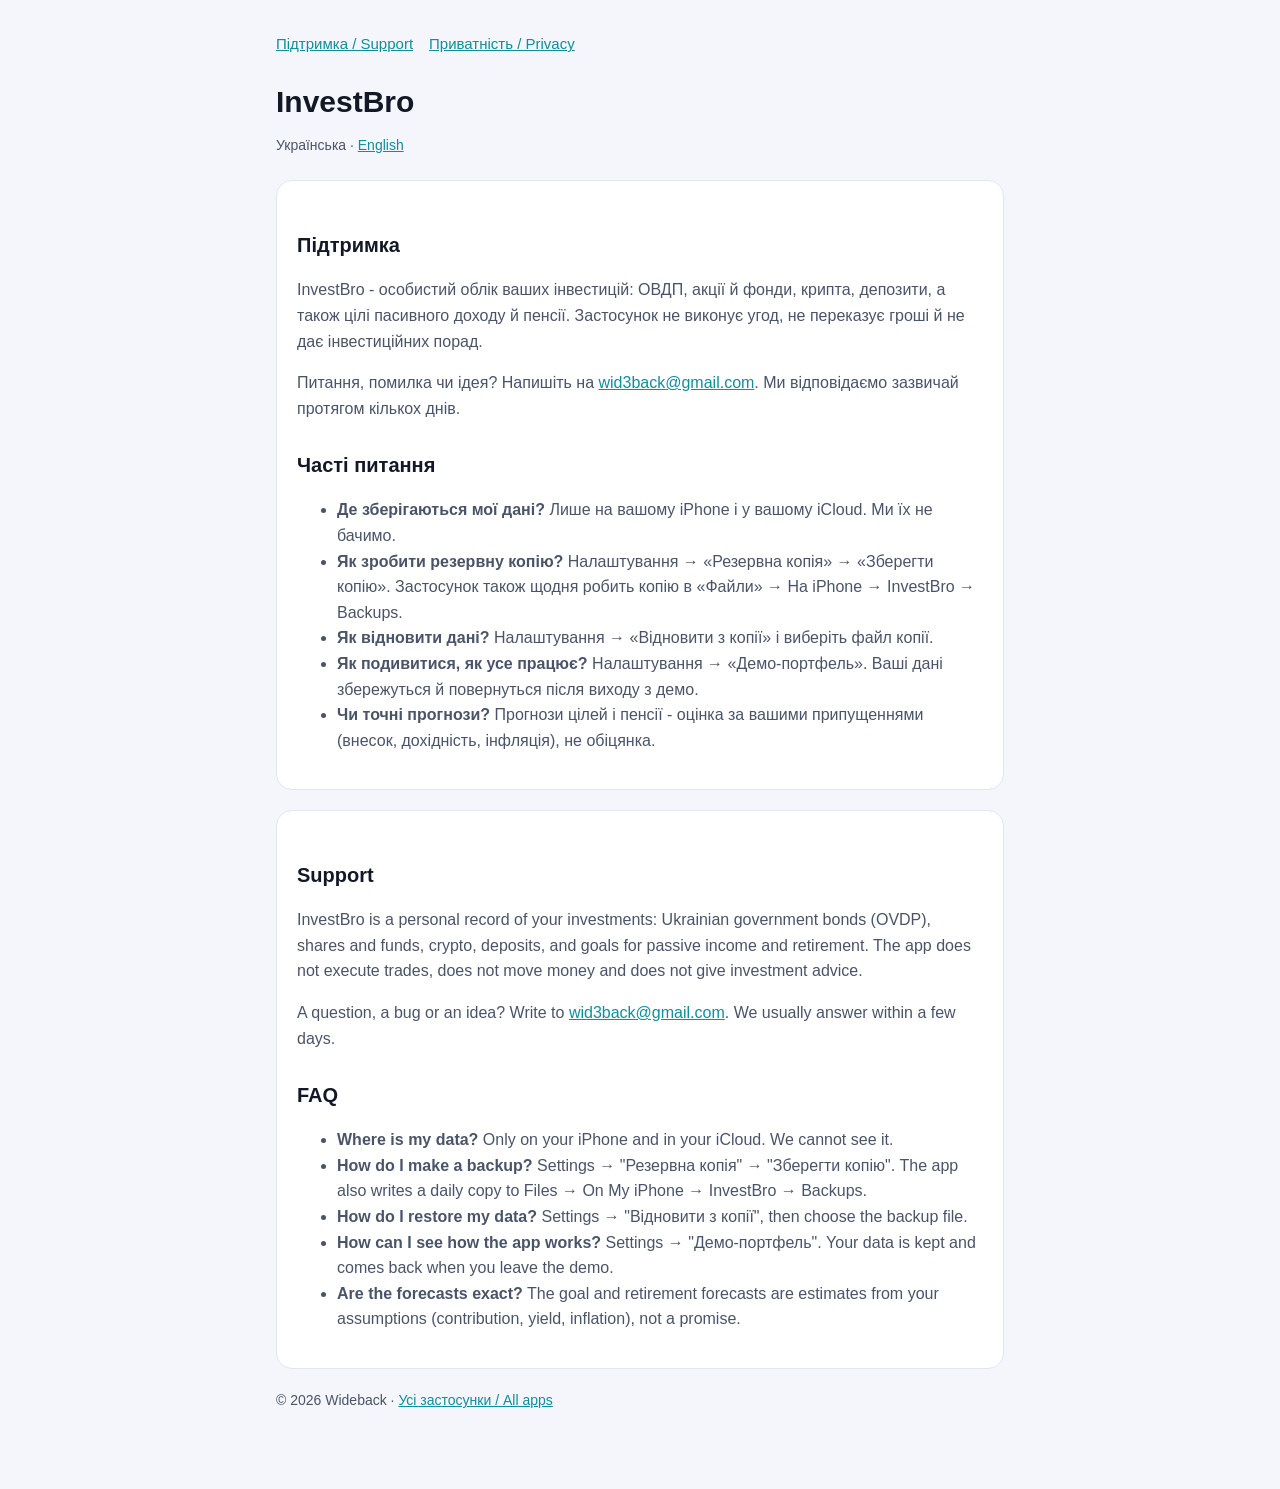
==== investbro/index.html @ cd1a4a6f "Support and privacy pages of InvestBro Co-Authored-By: Claude Opus 5.5 <noreply@anthropic.com> Claud" ====
<!doctype html>
<html lang="uk">
<head>
<meta charset="utf-8">
<meta name="viewport" content="width=device-width, initial-scale=1">
<title>InvestBro - підтримка</title>
<link rel="stylesheet" href="../style.css">
</head>
<body>
<main>
<nav><a href="index.html">Підтримка / Support</a><a href="privacy.html">Приватність / Privacy</a></nav>
<h1>InvestBro</h1>
<p class="lang">Українська · <a href="#en">English</a></p>

<div class="card">
<h2>Підтримка</h2>
<p>InvestBro - особистий облік ваших інвестицій: ОВДП, акції й фонди, крипта, депозити, а також цілі пасивного доходу й пенсії. Застосунок не виконує угод, не переказує гроші й не дає інвестиційних порад.</p>
<p>Питання, помилка чи ідея? Напишіть на <a href="mailto:wid3back@gmail.com">wid3back@gmail.com</a>. Ми відповідаємо зазвичай протягом кількох днів.</p>
<h2>Часті питання</h2>
<ul>
<li><b>Де зберігаються мої дані?</b> Лише на вашому iPhone і у вашому iCloud. Ми їх не бачимо.</li>
<li><b>Як зробити резервну копію?</b> Налаштування → «Резервна копія» → «Зберегти копію». Застосунок також щодня робить копію в «Файли» → На iPhone → InvestBro → Backups.</li>
<li><b>Як відновити дані?</b> Налаштування → «Відновити з копії» і виберіть файл копії.</li>
<li><b>Як подивитися, як усе працює?</b> Налаштування → «Демо-портфель». Ваші дані збережуться й повернуться після виходу з демо.</li>
<li><b>Чи точні прогнози?</b> Прогнози цілей і пенсії - оцінка за вашими припущеннями (внесок, дохідність, інфляція), не обіцянка.</li>
</ul>
</div>

<div class="card" id="en">
<h2>Support</h2>
<p>InvestBro is a personal record of your investments: Ukrainian government bonds (OVDP), shares and funds, crypto, deposits, and goals for passive income and retirement. The app does not execute trades, does not move money and does not give investment advice.</p>
<p>A question, a bug or an idea? Write to <a href="mailto:wid3back@gmail.com">wid3back@gmail.com</a>. We usually answer within a few days.</p>
<h2>FAQ</h2>
<ul>
<li><b>Where is my data?</b> Only on your iPhone and in your iCloud. We cannot see it.</li>
<li><b>How do I make a backup?</b> Settings → "Резервна копія" → "Зберегти копію". The app also writes a daily copy to Files → On My iPhone → InvestBro → Backups.</li>
<li><b>How do I restore my data?</b> Settings → "Відновити з копії", then choose the backup file.</li>
<li><b>How can I see how the app works?</b> Settings → "Демо-портфель". Your data is kept and comes back when you leave the demo.</li>
<li><b>Are the forecasts exact?</b> The goal and retirement forecasts are estimates from your assumptions (contribution, yield, inflation), not a promise.</li>
</ul>
</div>
<p class="muted">© 2026 Wideback · <a href="../">Усі застосунки / All apps</a></p>
</main>
</body>
</html>
---- style.css ----
/* InvestBro support and privacy pages. */
:root { --bg: #f4f6fb; --card: #ffffff; --ink: #121826; --ink2: #4a5468; --line: #e2e6ef; --accent: #0e8f9a; }
@media (prefers-color-scheme: dark) {
  :root { --bg: #0b1020; --card: #141b2e; --ink: #eef2fa; --ink2: #a3adc2; --line: #263049; --accent: #3fd8e6; }
}
* { box-sizing: border-box; }
body { margin: 0; background: var(--bg); color: var(--ink); font: 16px/1.6 -apple-system, BlinkMacSystemFont, "Segoe UI", sans-serif; }
main { max-width: 760px; margin: 0 auto; padding: 32px 16px 64px; }
h1 { font-size: 30px; line-height: 1.2; margin: 0 0 4px; }
h2 { font-size: 20px; margin: 28px 0 8px; }
p, li { color: var(--ink2); }
a { color: var(--accent); }
.card { background: var(--card); border: 1px solid var(--line); border-radius: 16px; padding: 20px; margin: 20px 0; }
.lang { font-size: 14px; color: var(--ink2); margin-bottom: 24px; }
.muted { font-size: 14px; color: var(--ink2); }
nav { display: flex; gap: 16px; font-size: 15px; margin-bottom: 28px; }
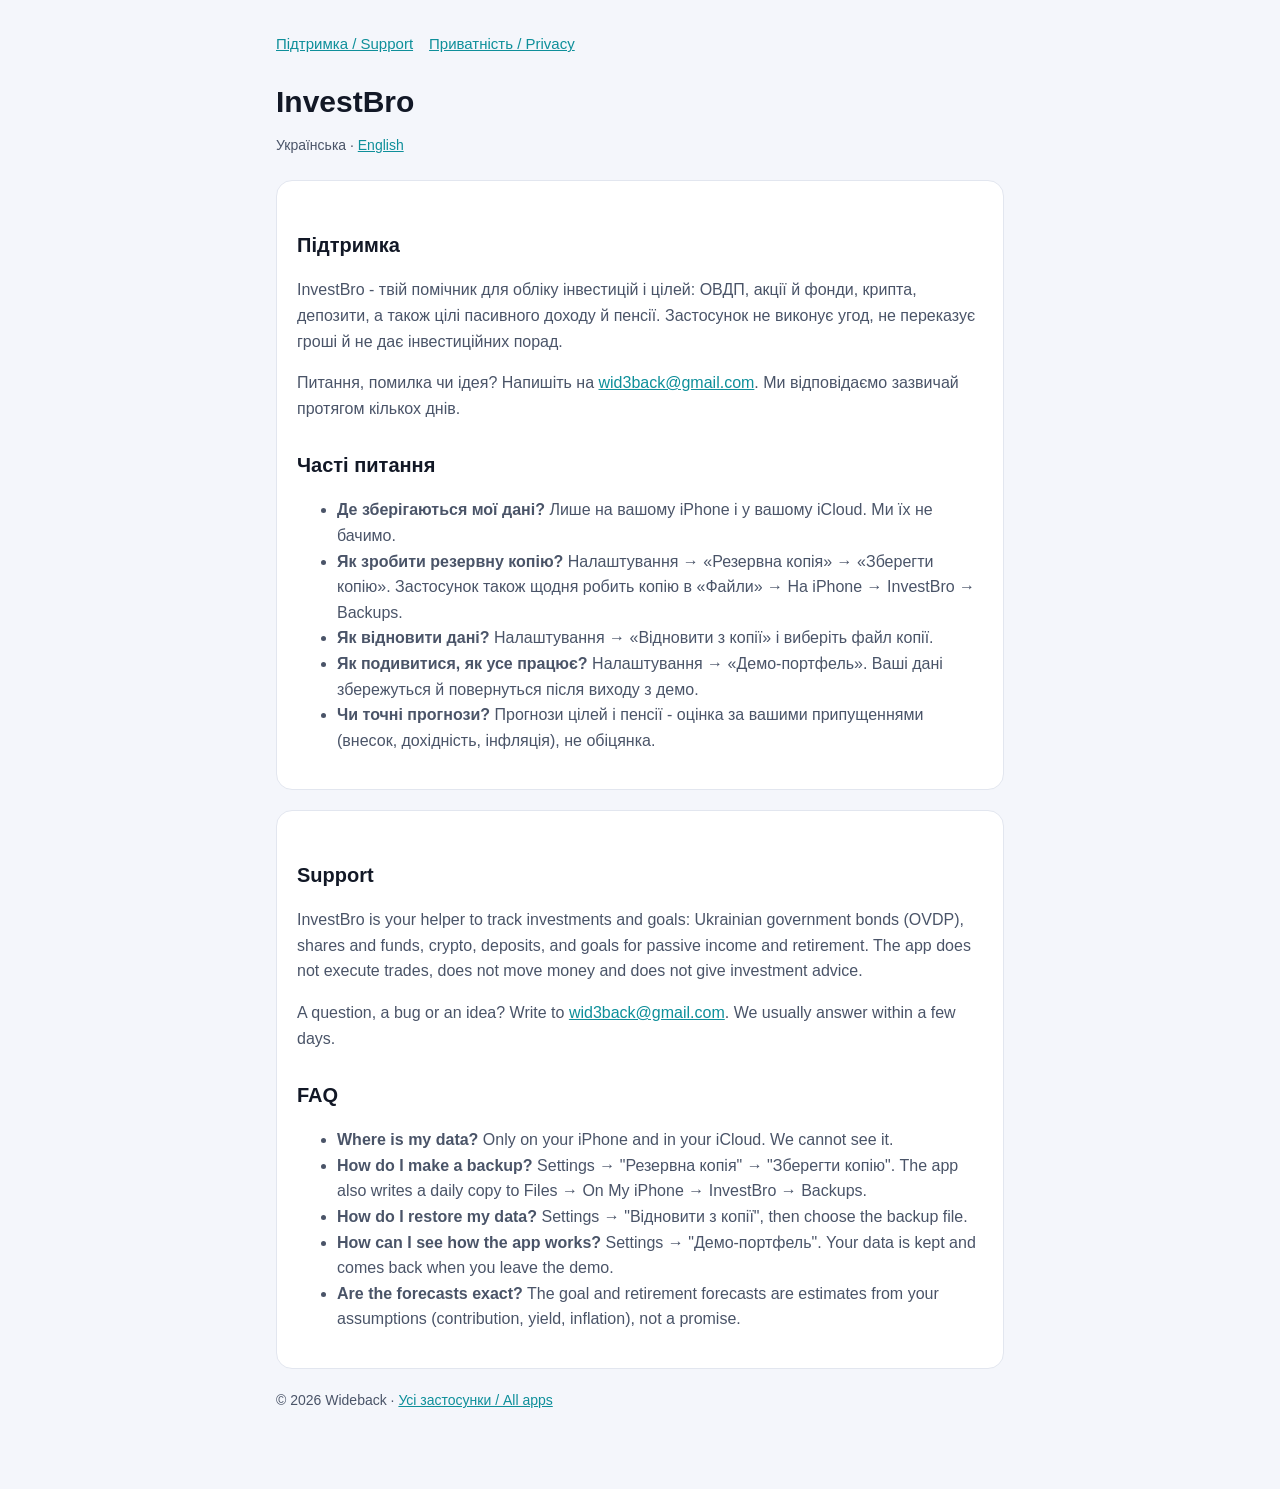
==== commit 30736e61: "InvestBro description: your helper to track investments and goals (as in the app) Co-Authored-By: Cl" ====
--- a/investbro/index.html
+++ b/investbro/index.html
@@ -14,7 +14,7 @@
 
 <div class="card">
 <h2>Підтримка</h2>
-<p>InvestBro - особистий облік ваших інвестицій: ОВДП, акції й фонди, крипта, депозити, а також цілі пасивного доходу й пенсії. Застосунок не виконує угод, не переказує гроші й не дає інвестиційних порад.</p>
+<p>InvestBro - твій помічник для обліку інвестицій і цілей: ОВДП, акції й фонди, крипта, депозити, а також цілі пасивного доходу й пенсії. Застосунок не виконує угод, не переказує гроші й не дає інвестиційних порад.</p>
 <p>Питання, помилка чи ідея? Напишіть на <a href="mailto:wid3back@gmail.com">wid3back@gmail.com</a>. Ми відповідаємо зазвичай протягом кількох днів.</p>
 <h2>Часті питання</h2>
 <ul>
@@ -28,7 +28,7 @@
 
 <div class="card" id="en">
 <h2>Support</h2>
-<p>InvestBro is a personal record of your investments: Ukrainian government bonds (OVDP), shares and funds, crypto, deposits, and goals for passive income and retirement. The app does not execute trades, does not move money and does not give investment advice.</p>
+<p>InvestBro is your helper to track investments and goals: Ukrainian government bonds (OVDP), shares and funds, crypto, deposits, and goals for passive income and retirement. The app does not execute trades, does not move money and does not give investment advice.</p>
 <p>A question, a bug or an idea? Write to <a href="mailto:wid3back@gmail.com">wid3back@gmail.com</a>. We usually answer within a few days.</p>
 <h2>FAQ</h2>
 <ul>
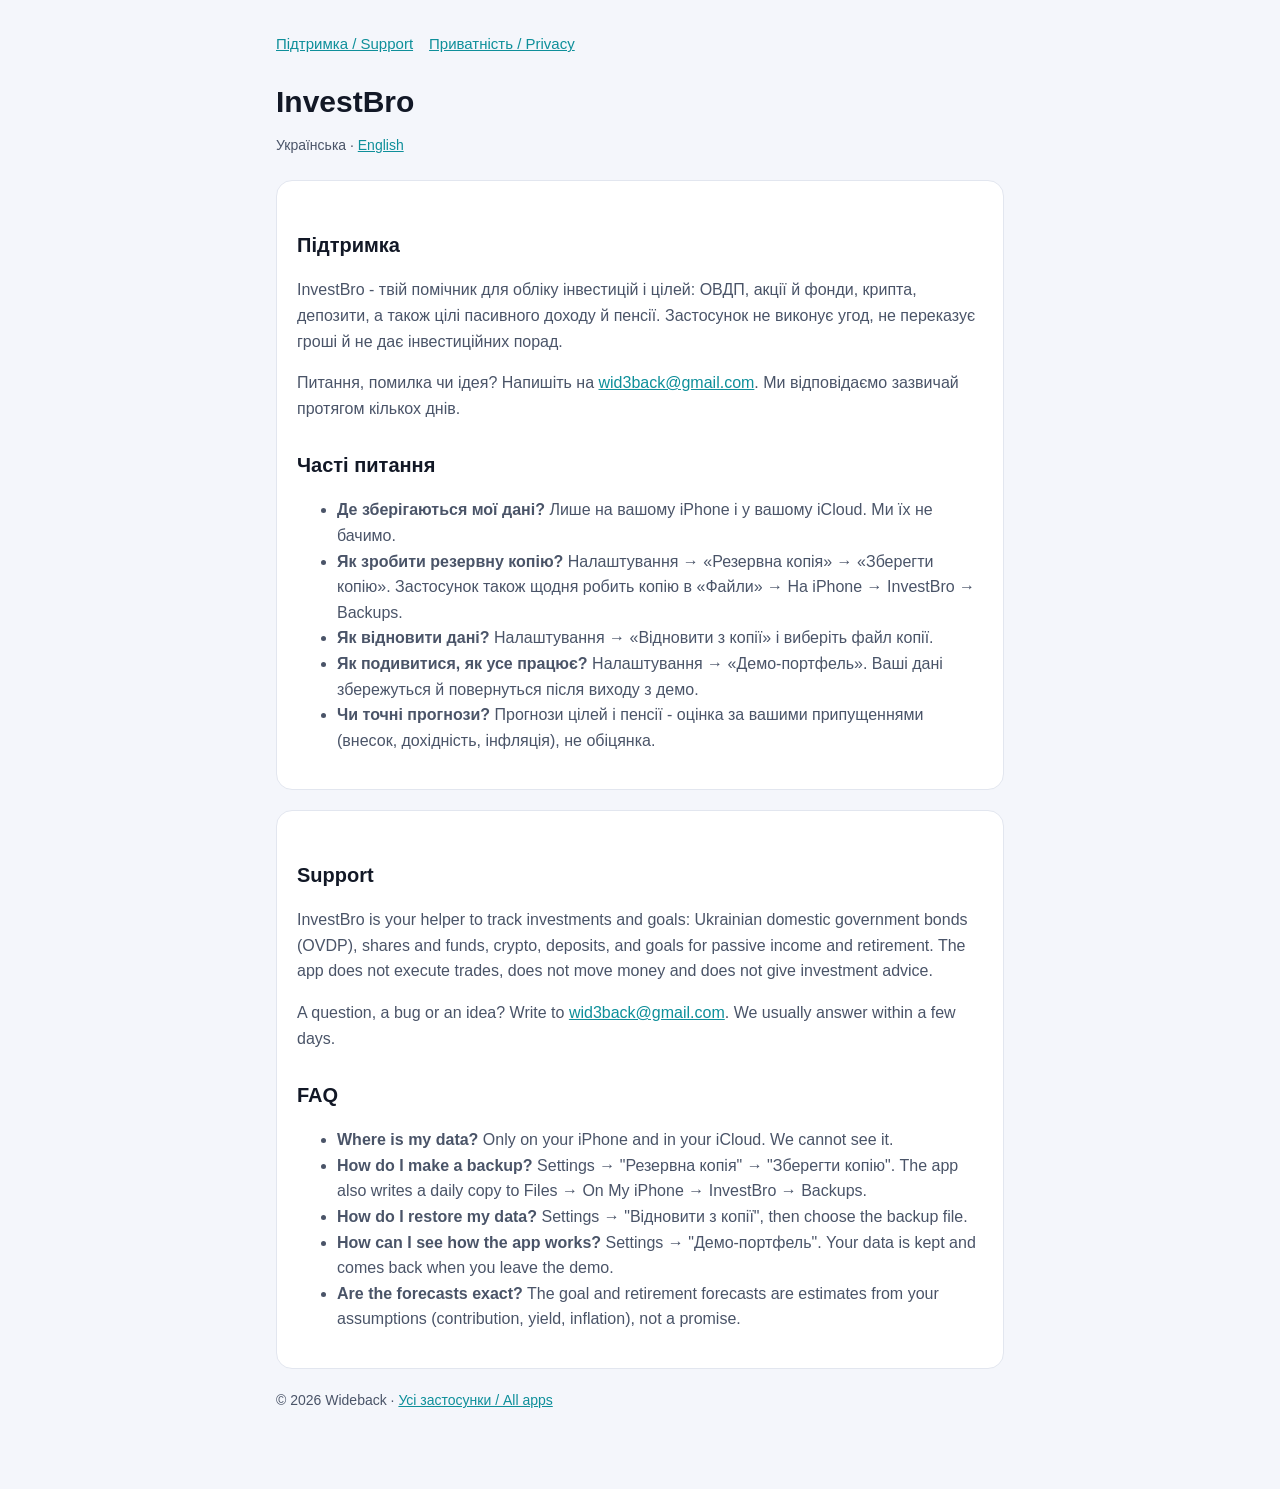
==== commit 2d383ea4: "OVDP in English: domestic government bonds Co-Authored-By: Claude Opus 5.5 <noreply@anthropic.com> C" ====
--- a/investbro/index.html
+++ b/investbro/index.html
@@ -28,7 +28,7 @@
 
 <div class="card" id="en">
 <h2>Support</h2>
-<p>InvestBro is your helper to track investments and goals: Ukrainian government bonds (OVDP), shares and funds, crypto, deposits, and goals for passive income and retirement. The app does not execute trades, does not move money and does not give investment advice.</p>
+<p>InvestBro is your helper to track investments and goals: Ukrainian domestic government bonds (OVDP), shares and funds, crypto, deposits, and goals for passive income and retirement. The app does not execute trades, does not move money and does not give investment advice.</p>
 <p>A question, a bug or an idea? Write to <a href="mailto:wid3back@gmail.com">wid3back@gmail.com</a>. We usually answer within a few days.</p>
 <h2>FAQ</h2>
 <ul>
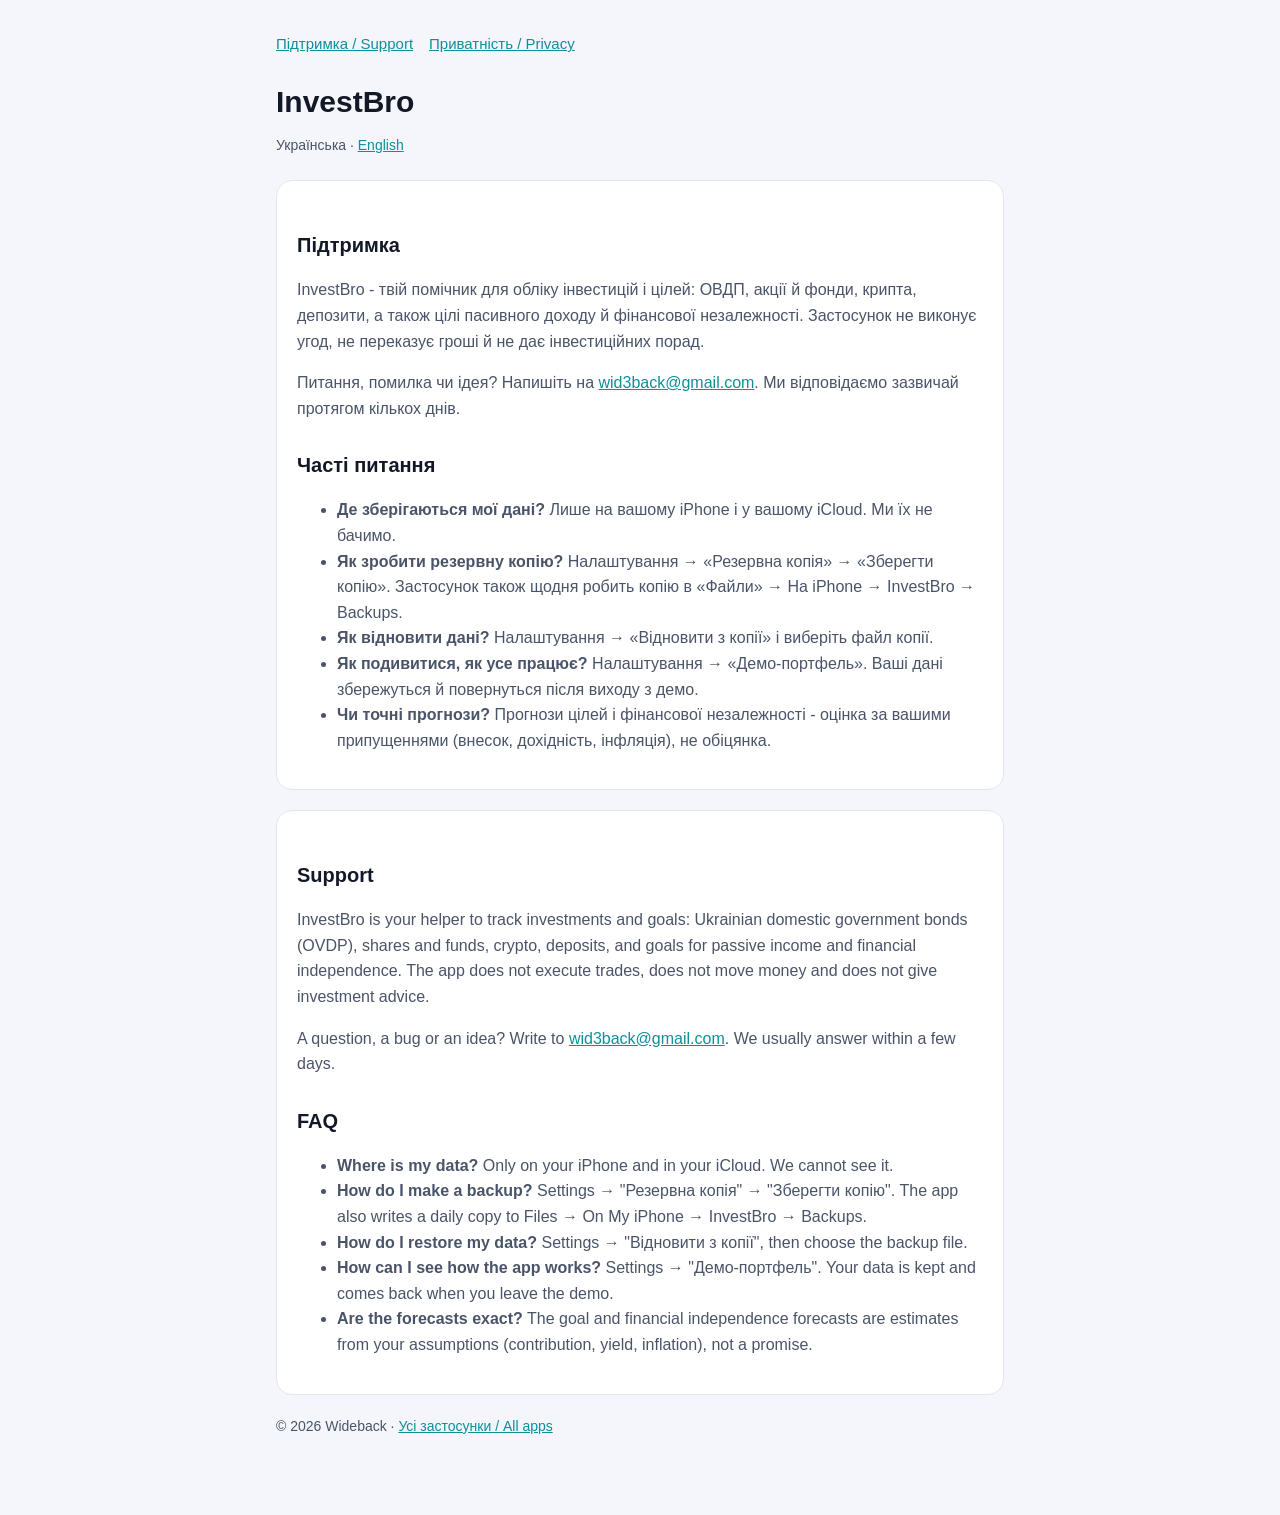
==== commit 670ec167: "InvestBro description: financial independence in place of retirement (as in the app) Co-Authored-By:" ====
--- a/investbro/index.html
+++ b/investbro/index.html
@@ -14,7 +14,7 @@
 
 <div class="card">
 <h2>Підтримка</h2>
-<p>InvestBro - твій помічник для обліку інвестицій і цілей: ОВДП, акції й фонди, крипта, депозити, а також цілі пасивного доходу й пенсії. Застосунок не виконує угод, не переказує гроші й не дає інвестиційних порад.</p>
+<p>InvestBro - твій помічник для обліку інвестицій і цілей: ОВДП, акції й фонди, крипта, депозити, а також цілі пасивного доходу й фінансової незалежності. Застосунок не виконує угод, не переказує гроші й не дає інвестиційних порад.</p>
 <p>Питання, помилка чи ідея? Напишіть на <a href="mailto:wid3back@gmail.com">wid3back@gmail.com</a>. Ми відповідаємо зазвичай протягом кількох днів.</p>
 <h2>Часті питання</h2>
 <ul>
@@ -22,13 +22,13 @@
 <li><b>Як зробити резервну копію?</b> Налаштування → «Резервна копія» → «Зберегти копію». Застосунок також щодня робить копію в «Файли» → На iPhone → InvestBro → Backups.</li>
 <li><b>Як відновити дані?</b> Налаштування → «Відновити з копії» і виберіть файл копії.</li>
 <li><b>Як подивитися, як усе працює?</b> Налаштування → «Демо-портфель». Ваші дані збережуться й повернуться після виходу з демо.</li>
-<li><b>Чи точні прогнози?</b> Прогнози цілей і пенсії - оцінка за вашими припущеннями (внесок, дохідність, інфляція), не обіцянка.</li>
+<li><b>Чи точні прогнози?</b> Прогнози цілей і фінансової незалежності - оцінка за вашими припущеннями (внесок, дохідність, інфляція), не обіцянка.</li>
 </ul>
 </div>
 
 <div class="card" id="en">
 <h2>Support</h2>
-<p>InvestBro is your helper to track investments and goals: Ukrainian domestic government bonds (OVDP), shares and funds, crypto, deposits, and goals for passive income and retirement. The app does not execute trades, does not move money and does not give investment advice.</p>
+<p>InvestBro is your helper to track investments and goals: Ukrainian domestic government bonds (OVDP), shares and funds, crypto, deposits, and goals for passive income and financial independence. The app does not execute trades, does not move money and does not give investment advice.</p>
 <p>A question, a bug or an idea? Write to <a href="mailto:wid3back@gmail.com">wid3back@gmail.com</a>. We usually answer within a few days.</p>
 <h2>FAQ</h2>
 <ul>
@@ -36,7 +36,7 @@
 <li><b>How do I make a backup?</b> Settings → "Резервна копія" → "Зберегти копію". The app also writes a daily copy to Files → On My iPhone → InvestBro → Backups.</li>
 <li><b>How do I restore my data?</b> Settings → "Відновити з копії", then choose the backup file.</li>
 <li><b>How can I see how the app works?</b> Settings → "Демо-портфель". Your data is kept and comes back when you leave the demo.</li>
-<li><b>Are the forecasts exact?</b> The goal and retirement forecasts are estimates from your assumptions (contribution, yield, inflation), not a promise.</li>
+<li><b>Are the forecasts exact?</b> The goal and financial independence forecasts are estimates from your assumptions (contribution, yield, inflation), not a promise.</li>
 </ul>
 </div>
 <p class="muted">© 2026 Wideback · <a href="../">Усі застосунки / All apps</a></p>
